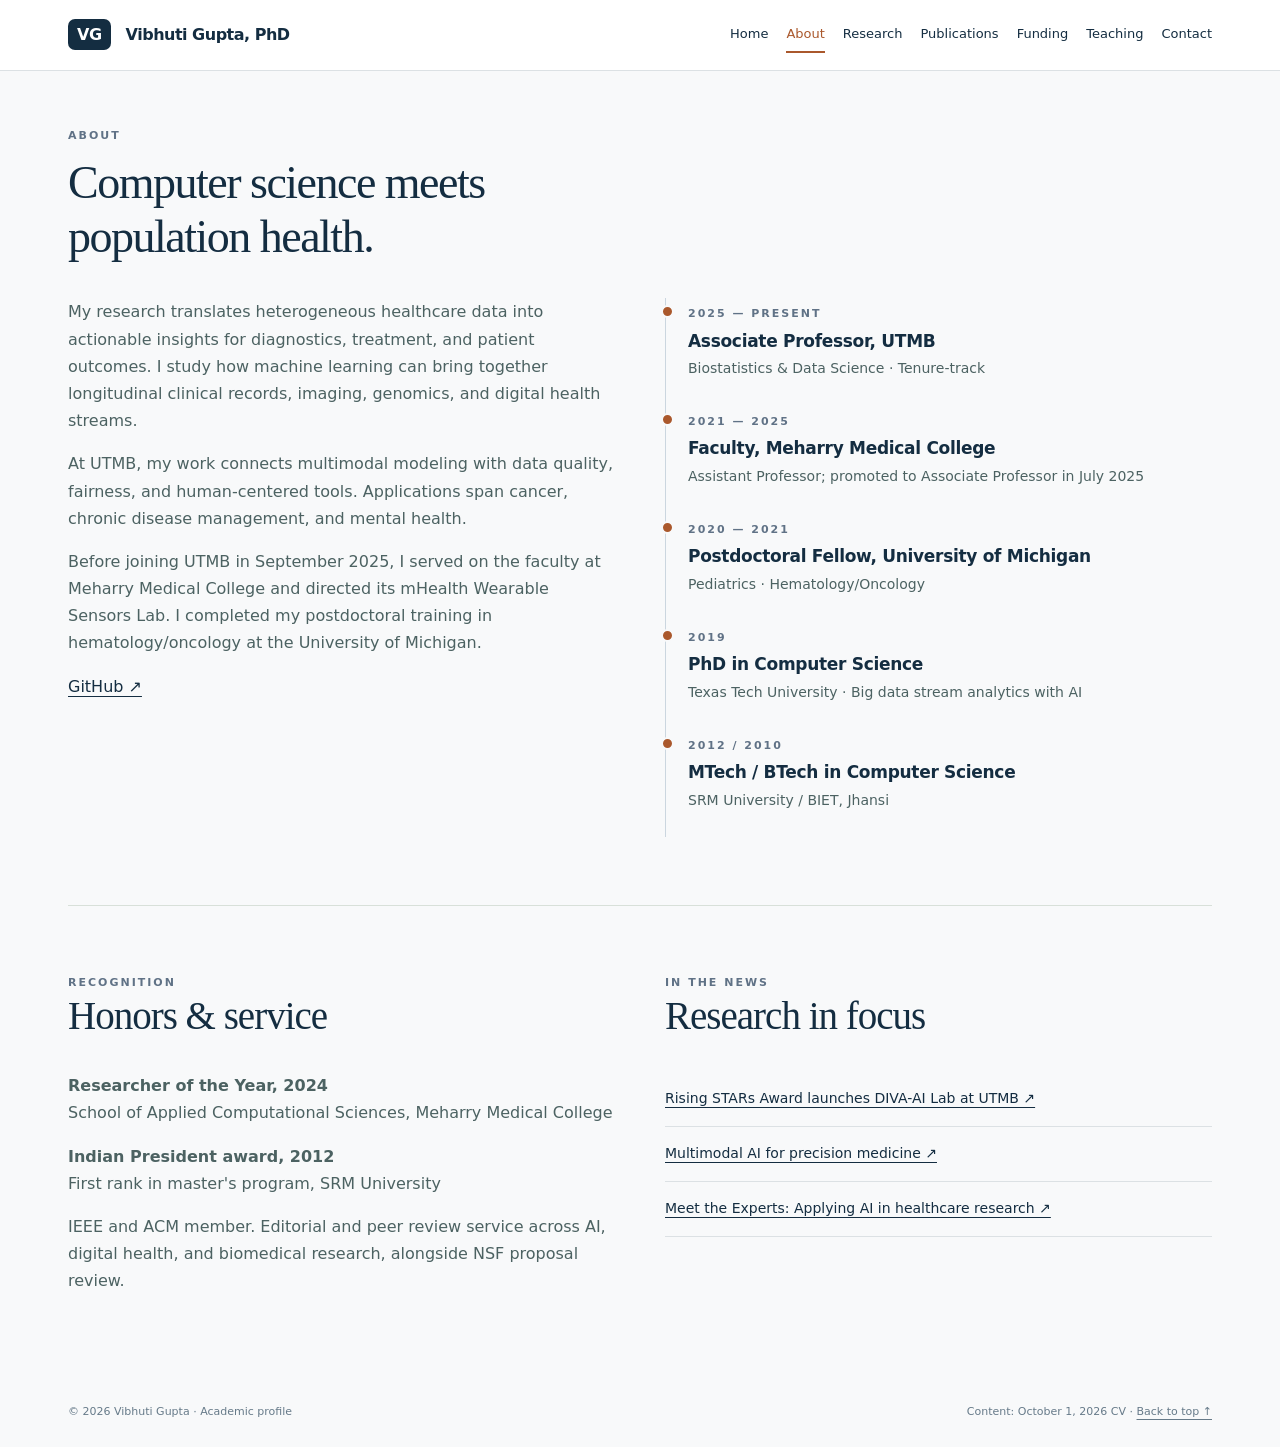
==== about.html @ f67bf547 "Create dedicated pages for each faculty profile navigation tab" ====
<!doctype html><html lang="en"><head><meta charset="utf-8"/><meta content="width=device-width,initial-scale=1" name="viewport"/><meta content="Biography, education, and academic appointments." name="description"/><title>About | Vibhuti Gupta, PhD</title><meta content="#142d41" name="theme-color"/><meta content="About | Vibhuti Gupta, PhD" property="og:title"/><meta content="Multimodal AI, digital health, and trustworthy machine learning at UTMB." property="og:description"/><link href="favicon.svg" rel="icon" type="image/svg+xml"/><link href="style.css?v=3" rel="stylesheet"/></head><body><a class="skip" href="#content">Skip to content</a><header><div class="nav"><a class="brand" href="index.html"><span>VG</span> Vibhuti Gupta, PhD</a><button aria-controls="main-nav" aria-expanded="false" class="menu-toggle">Menu <span>☰</span></button><nav aria-label="Main navigation" id="main-nav"><a href="index.html">Home</a><a aria-current="page" class="active" href="about.html">About</a><a href="research.html">Research</a><a href="publications.html">Publications</a><a href="funding.html">Funding</a><a href="teaching.html">Teaching</a><a href="contact.html">Contact</a></nav></div></header><main id="content" class="interior-page"><section id="about"><div class="section-head"><div><div class="eyebrow">About</div><h1 class="page-title">Computer science meets<br/>population health.</h1></div></div><div class="two"><div><p>My research translates heterogeneous healthcare data into actionable insights for diagnostics, treatment, and patient outcomes. I study how machine learning can bring together longitudinal clinical records, imaging, genomics, and digital health streams.</p><p>At UTMB, my work connects multimodal modeling with data quality, fairness, and human-centered tools. Applications span cancer, chronic disease management, and mental health.</p><p>Before joining UTMB in September 2025, I served on the faculty at Meharry Medical College and directed its mHealth Wearable Sensors Lab. I completed my postdoctoral training in hematology/oncology at the University of Michigan.</p><a href="https://github.com/vibgupta123" rel="noopener" target="_blank">GitHub ↗</a></div><div class="timeline"><div><span class="eyebrow">2025 — Present</span><h3>Associate Professor, UTMB</h3><p>Biostatistics &amp; Data Science · Tenure-track</p></div><div><span class="eyebrow">2021 — 2025</span><h3>Faculty, Meharry Medical College</h3><p>Assistant Professor; promoted to Associate Professor in July 2025</p></div><div><span class="eyebrow">2020 — 2021</span><h3>Postdoctoral Fellow, University of Michigan</h3><p>Pediatrics · Hematology/Oncology</p></div><div><span class="eyebrow">2019</span><h3>PhD in Computer Science</h3><p>Texas Tech University · Big data stream analytics with AI</p></div><div><span class="eyebrow">2012 / 2010</span><h3>MTech / BTech in Computer Science</h3><p>SRM University / BIET, Jhansi</p></div></div></div></section><section><div class="two"><div><div class="eyebrow">Recognition</div><h2>Honors &amp; service</h2><p><strong>Researcher of the Year, 2024</strong><br/>School of Applied Computational Sciences, Meharry Medical College</p><p><strong>Indian President award, 2012</strong><br/>First rank in master's program, SRM University</p><p>IEEE and ACM member. Editorial and peer review service across AI, digital health, and biomedical research, alongside NSF proposal review.</p></div><div><div class="eyebrow">In the news</div><h2>Research in focus</h2><a class="resource" href="https://www.utmb.edu/spph/about-us/home/news/2026/06/10/rising-stars-award-launches-diva-ai-lab" rel="noopener" target="_blank">Rising STARs Award launches DIVA-AI Lab at UTMB ↗</a><a class="resource" href="https://www.utmb.edu/spph/about-us/news/article/news/2026/03/05/multimodal-ai-precision-medicine-hcor-works-in-progress" rel="noopener" target="_blank">Multimodal AI for precision medicine ↗</a><a class="resource" href="https://www.utmb.edu/spph/about-us/news/article/news/2026/02/20/meet-the-experts-dr-vibhuti-gupta-on-ai-in-healthcare" rel="noopener" target="_blank">Meet the Experts: Applying AI in healthcare research ↗</a></div></div></section></main><footer><span>© 2026 Vibhuti Gupta · Academic profile</span><span>Content: October 1, 2026 CV · <a href="#content">Back to top ↑</a></span></footer><script src="app.js?v=3"></script></body></html>
---- style.css ----
*{box-sizing:border-box}html{scroll-behavior:smooth;scroll-padding-top:90px}body{margin:0;background:#f7f8f5;color:#172e31;font:16px/1.7 Arial,sans-serif}a{color:inherit;text-underline-offset:4px}button,input,select{font:inherit}header{position:sticky;top:0;z-index:5;background:#f7f8f5f5;border-bottom:1px solid #d9e1dc}.nav{max-width:1200px;margin:auto;padding:19px 28px;display:flex;align-items:center;justify-content:space-between;gap:24px}.brand{font-weight:700;text-decoration:none;letter-spacing:-.6px}.brand span{background:#195b52;color:white;padding:6px 9px;margin-right:10px}nav{display:flex;gap:23px;font-size:13px}nav a{text-decoration:none}nav a:hover{color:#a25828}main{max-width:1200px;margin:auto;padding:0 28px}.hero{padding:80px 0 65px;display:grid;grid-template-columns:1.45fr 1fr;gap:64px;align-items:center}.eyebrow{font-size:11px;letter-spacing:2px;text-transform:uppercase;color:#55756a;font-weight:700}h1,h2,h3,p{margin-top:0}h1{font-family:Georgia,serif;font-size:76px;line-height:1.05;letter-spacing:-3px;margin:19px 0 24px}h1 em{color:#247063;font-weight:400}h2{font:42px/1.2 Georgia,serif;letter-spacing:-1px}h3{font-size:20px;line-height:1.4}p{color:#4c6262}.lead{font-size:20px;max-width:660px}.btn{display:inline-block;background:#195b52;color:white;text-decoration:none;padding:11px 20px;font-size:13px;border:1px solid #195b52;margin:8px 8px 0 0}.btn.secondary{background:transparent;color:#195b52}.visual{background:#e4ece5;position:relative;padding:30px;min-height:390px;display:flex;flex-direction:column;justify-content:space-between;overflow:hidden}.visual svg{width:100%;height:235px}.visual strong{font:27px Georgia,serif}.visual small{color:#517266}.affiliation{border-top:1px solid #cedbd2;padding-top:18px;font-size:13px}.strip{display:grid;grid-template-columns:repeat(4,1fr);border-top:1px solid #cdd8d1;border-bottom:1px solid #cdd8d1;margin-bottom:20px}.strip div{padding:24px 20px;border-right:1px solid #cdd8d1}.strip div:last-child{border:0}.strip strong{display:block;font:32px Georgia,serif}.strip span{font-size:12px;color:#617574}section{padding:68px 0;border-bottom:1px solid #d8e0d9}.section-head{display:flex;align-items:flex-end;justify-content:space-between;gap:25px;margin-bottom:30px}.section-head h2{margin:8px 0 0}.section-head p{max-width:420px;font-size:14px;margin:0}.two{display:grid;grid-template-columns:1fr 1fr;gap:50px}.research{display:grid;grid-template-columns:1fr 1fr;gap:0 45px}.theme{border-top:1px solid #bbcfc3;padding:26px 0}.number{color:#8a5837;font-size:12px;letter-spacing:2px}.theme p{font-size:15px}.tags{font-size:11px;letter-spacing:.6px;color:#286754}.lab{background:#193f39;color:white;padding:35px;margin-top:25px;display:flex;justify-content:space-between;gap:35px}.lab p{color:#c5d9ce;max-width:700px;margin:0}.lab h3{font:30px Georgia,serif;min-width:170px}.filters{display:flex;gap:12px;margin-bottom:25px;flex-wrap:wrap}input,select{background:white;border:1px solid #b9c9bf;padding:12px;color:#193f39}input{flex:1;min-width:180px}.pub{display:grid;grid-template-columns:65px 1fr 32px;gap:20px;padding:24px 0;border-top:1px solid #d8e0d9}.pub p{margin:7px 0;font-size:14px}.pub .year{font-size:12px;color:#6c8179}.pub a{font-size:23px;text-decoration:none}.badge{font-size:10px;letter-spacing:1px;text-transform:uppercase;color:#216e5c}.grant{padding:23px 0;border-top:1px solid #ccd8d0}.grant h3{font-size:17px;margin:6px 0}.grant p{font-size:13px;margin:5px 0}.timeline{padding-left:22px;border-left:1px solid #b9ccc1}.timeline div{padding-bottom:25px}.timeline h3{font-size:17px;margin:4px 0}.timeline p{font-size:14px;margin:0}.course{padding:18px 0;border-top:1px solid #cad8ce}.course strong{display:block}.course span{font-size:13px;color:#6a7d76}.resource{display:block;padding:15px 0;border-bottom:1px solid #cdd8d0;font-size:14px}.contact{background:#e8eee6;padding:40px;display:grid;grid-template-columns:1fr 1fr;gap:30px}.contact h2{font-size:38px}.contact p{font-size:14px}footer{max-width:1200px;margin:auto;padding:25px 28px;font-size:11px;color:#6a7d76;display:flex;justify-content:space-between}.empty{padding:25px}#count{font-size:12px;color:#61796d}a:focus-visible,button:focus-visible,input:focus-visible,select:focus-visible{outline:3px solid #bd8546;outline-offset:4px}@media(max-width:850px){.hero{grid-template-columns:1fr;gap:30px;padding:45px 0}.visual{min-height:260px}.visual svg{height:180px}h1{font-size:59px}.two,.research,.contact{grid-template-columns:1fr;gap:25px}.nav{align-items:flex-start;flex-direction:column;gap:14px}nav{width:100%;overflow:auto;gap:19px;white-space:nowrap}.strip{grid-template-columns:1fr 1fr}.strip div{padding:18px}.section-head{align-items:flex-start;flex-direction:column}.lab{flex-direction:column;gap:10px}section{padding:45px 0}.pub{grid-template-columns:45px 1fr 24px;gap:10px}h2{font-size:35px}}@media(prefers-reduced-motion:reduce){html{scroll-behavior:auto}}
/* Academic editorial refresh */
:root{--ink:#142d41;--accent:#aa582c;--line:#dce1e4;--paper:#f8f9fa}body{background:var(--paper);color:var(--ink);font-family:system-ui,-apple-system,BlinkMacSystemFont,"Segoe UI",sans-serif}header{background:#ffffffed;border-color:var(--line);backdrop-filter:blur(16px)}.nav{padding-top:17px;padding-bottom:17px}.brand span{background:var(--ink);border-radius:7px}.brand{letter-spacing:-.5px}nav a{padding:6px 0;border-bottom:2px solid transparent}nav a.active{border-color:var(--accent);color:var(--accent)}.hero{padding-top:70px;padding-bottom:65px;gap:44px}.profile-name{font-size:25px;font-weight:600;letter-spacing:-.8px;margin:17px 0 20px;color:var(--ink)}h1{font-size:clamp(45px,5.7vw,73px);letter-spacing:-2.8px;line-height:1.08;margin-top:0}h1 em{color:var(--accent)}.lead{font-size:18px;line-height:1.8;color:#465b6c;max-width:590px}.eyebrow{color:#607286;letter-spacing:2px}.btn{border-color:var(--ink);background:var(--ink);border-radius:5px;padding:12px 20px;transition:transform .2s,background .2s}.btn:hover{background:#244b66;transform:translateY(-2px)}.btn.secondary{color:var(--ink);border-color:#c6d0d7;background:white}.btn.secondary:hover{background:#e9eef2}.visual{background:var(--ink);color:white;border-radius:16px;min-height:420px;padding:30px;box-shadow:0 20px 45px #142d4115}.visual .eyebrow{color:#a9c4d4}.visual small{color:#b8cbd5;line-height:1.6;display:block;margin-top:10px}.visual svg{filter:brightness(1.9) saturate(.6)}.visual strong{font-size:30px}.strip{background:white;border:1px solid var(--line);border-radius:10px;overflow:hidden}.strip div{padding:25px}.strip strong{color:var(--ink);font-size:36px}.strip span{color:#647181;font-size:11px}.strip div{border-color:var(--line)}h2{font-size:39px;color:var(--ink)}h3{letter-spacing:-.3px}.section-head{margin-bottom:35px}.research{gap:20px}.theme{background:white;border:1px solid var(--line);border-radius:10px;padding:27px;transition:box-shadow .2s,transform .2s}.theme:hover{box-shadow:0 12px 26px #142d410d;transform:translateY(-3px)}.theme h3{margin:14px 0 12px}.number{color:var(--accent);font-weight:650;font-size:10px}.tags{color:#5b7183;font-size:10px;line-height:1.9}.lab{background:var(--ink);border-radius:10px;padding:32px}.lab h3{color:#fff}.lab p{color:#c7d6df}.timeline{border-color:#cbd6df}.timeline div{position:relative}.timeline div:before{content:"";position:absolute;left:-27px;top:7px;width:9px;height:9px;border-radius:50%;background:var(--accent);border:2px solid var(--paper)}.filters input,.filters select{border-radius:6px;border-color:#cbd4db;font-size:14px;padding:13px}.topic-filters{display:flex;gap:8px;flex-wrap:wrap}.topic-filters button{border:1px solid #d6dee4;border-radius:20px;background:white;color:#536a7b;padding:7px 14px;font-size:12px;cursor:pointer}.topic-filters button.active,.topic-filters button:hover{background:var(--ink);color:white;border-color:var(--ink)}.results-toolbar{display:flex;justify-content:space-between;align-items:center;margin:16px 0 5px}.results-toolbar p{margin:0}.text-button{border:0;background:none;color:#536a7b;cursor:pointer;font-size:12px}.pub{grid-template-columns:52px 1fr 36px;gap:18px;background:white;border:1px solid var(--line);padding:23px;margin-bottom:12px;border-radius:8px}.pub .year{font-weight:650;font-size:13px;color:var(--accent);padding-top:2px}.pub p{color:#536273;font-size:13px;line-height:1.7}.pub h3{font-size:17px;line-height:1.5;margin:8px 0;color:var(--ink)}.pub a{color:var(--ink)}.badge{color:#5d7586;font-size:10px}.pagination{text-align:center;margin-top:25px}.pagination button[hidden]{display:none}.grant{border-color:var(--line)}.grant .badge{color:var(--accent)}.contact{background:#eaf0f4;border-radius:12px;padding:40px}.resource{border-color:var(--line);transition:color .2s}.resource:hover{color:var(--accent)}.menu-toggle{display:none}.skip{position:fixed;left:20px;top:-60px;z-index:30;background:var(--ink);color:white;padding:10px 20px}.skip:focus{top:10px}button{cursor:pointer}footer{gap:18px;flex-wrap:wrap;color:#667a89}a:focus-visible,button:focus-visible,input:focus-visible,select:focus-visible{outline-color:var(--accent)}
@media(max-width:850px){.nav{display:flex;flex-direction:row;flex-wrap:wrap;align-items:center;gap:0}.menu-toggle{display:block;border:1px solid #ccd5dd;border-radius:5px;background:white;padding:7px 10px;font-size:12px;color:var(--ink)}.menu-toggle span{margin-left:8px}nav{display:none;flex-basis:100%;flex-wrap:wrap;padding-top:17px;gap:9px 23px;overflow:visible;white-space:normal}nav.open{display:flex}.hero{padding-top:40px}.visual{min-height:320px}.profile-name{font-size:23px}.research{grid-template-columns:1fr 1fr;gap:15px}h1{font-size:57px}.pub{padding:18px}.contact{padding:27px}.brand{font-size:14px}.brand span{margin-right:6px}.section-head h2{font-size:34px}}@media(max-width:560px){main{padding:0 20px}.nav{padding:15px 20px}.research{grid-template-columns:1fr}h1{font-size:45px;letter-spacing:-1.8px}.hero{gap:28px}.visual{min-height:300px}.strip div{padding:18px 15px}.strip strong{font-size:30px}.strip span{font-size:10px}.filters select{flex:1;min-width:0;font-size:12px}.filters input{flex-basis:100%}.pub{grid-template-columns:1fr 24px;gap:7px}.pub .year{grid-column:1/-1}.pub h3{font-size:16px}.two{gap:28px}.contact h2{font-size:31px}}@media(prefers-reduced-motion:reduce){*{transition:none!important}}
details summary{font-size:12px;color:#607286;cursor:pointer;margin-top:10px}details[open] summary{margin-bottom:8px}.pub details p{overflow-wrap:anywhere}
/* Dedicated content pages */
.interior-page{min-height:calc(100vh - 180px)}.interior-page>section:first-child{padding-top:56px}.page-title{font:46px/1.17 Georgia,serif;color:var(--ink);letter-spacing:-1.5px;margin:10px 0 0}.page-link{display:block;text-decoration:none}.page-link h2{font:25px/1.3 Georgia,serif;margin:14px 0}.page-link p{margin-bottom:0}nav{gap:18px}.home-page .explore{padding-top:50px}.interior-page>section:last-child{border-bottom:0}@media(max-width:560px){.page-title{font-size:36px}.interior-page>section:first-child{padding-top:36px}}
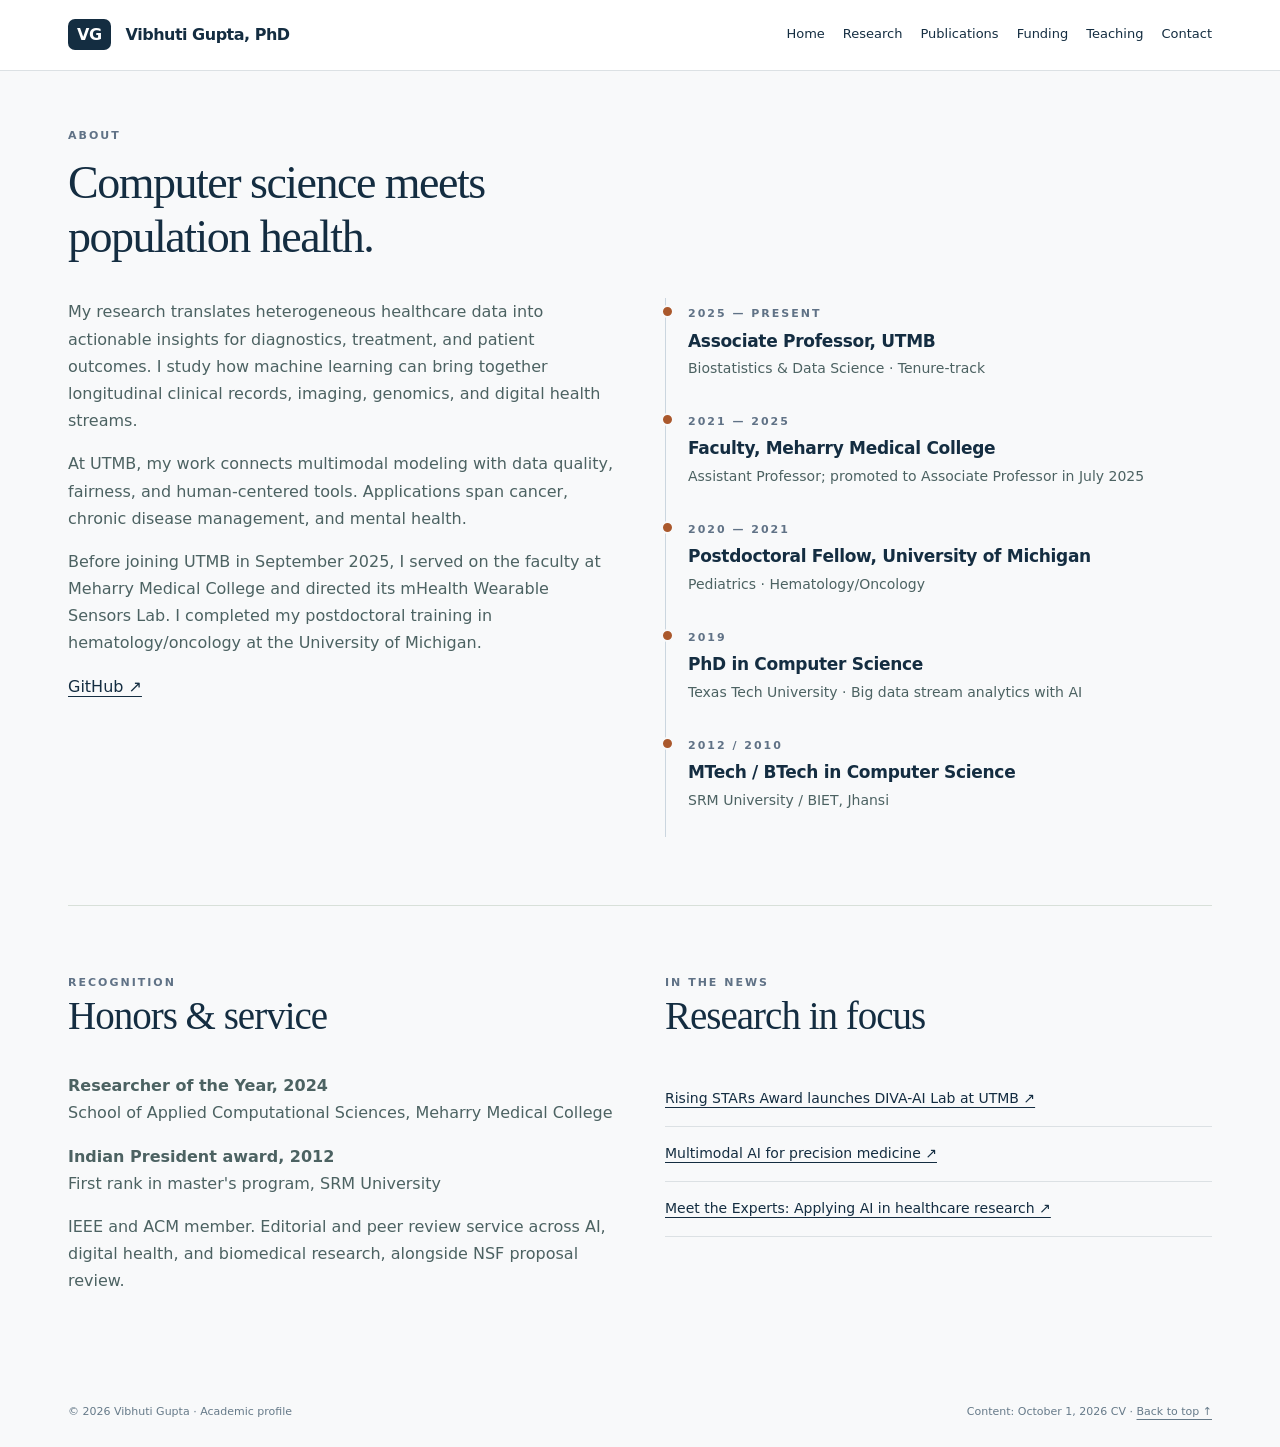
==== commit 32ac3191: "Remove About navigation tab while retaining biography on Home" ====
--- a/about.html
+++ b/about.html
@@ -1 +1 @@
-<!doctype html><html lang="en"><head><meta charset="utf-8"/><meta content="width=device-width,initial-scale=1" name="viewport"/><meta content="Biography, education, and academic appointments." name="description"/><title>About | Vibhuti Gupta, PhD</title><meta content="#142d41" name="theme-color"/><meta content="About | Vibhuti Gupta, PhD" property="og:title"/><meta content="Multimodal AI, digital health, and trustworthy machine learning at UTMB." property="og:description"/><link href="favicon.svg" rel="icon" type="image/svg+xml"/><link href="style.css?v=3" rel="stylesheet"/></head><body><a class="skip" href="#content">Skip to content</a><header><div class="nav"><a class="brand" href="index.html"><span>VG</span> Vibhuti Gupta, PhD</a><button aria-controls="main-nav" aria-expanded="false" class="menu-toggle">Menu <span>☰</span></button><nav aria-label="Main navigation" id="main-nav"><a href="index.html">Home</a><a aria-current="page" class="active" href="about.html">About</a><a href="research.html">Research</a><a href="publications.html">Publications</a><a href="funding.html">Funding</a><a href="teaching.html">Teaching</a><a href="contact.html">Contact</a></nav></div></header><main id="content" class="interior-page"><section id="about"><div class="section-head"><div><div class="eyebrow">About</div><h1 class="page-title">Computer science meets<br/>population health.</h1></div></div><div class="two"><div><p>My research translates heterogeneous healthcare data into actionable insights for diagnostics, treatment, and patient outcomes. I study how machine learning can bring together longitudinal clinical records, imaging, genomics, and digital health streams.</p><p>At UTMB, my work connects multimodal modeling with data quality, fairness, and human-centered tools. Applications span cancer, chronic disease management, and mental health.</p><p>Before joining UTMB in September 2025, I served on the faculty at Meharry Medical College and directed its mHealth Wearable Sensors Lab. I completed my postdoctoral training in hematology/oncology at the University of Michigan.</p><a href="https://github.com/vibgupta123" rel="noopener" target="_blank">GitHub ↗</a></div><div class="timeline"><div><span class="eyebrow">2025 — Present</span><h3>Associate Professor, UTMB</h3><p>Biostatistics &amp; Data Science · Tenure-track</p></div><div><span class="eyebrow">2021 — 2025</span><h3>Faculty, Meharry Medical College</h3><p>Assistant Professor; promoted to Associate Professor in July 2025</p></div><div><span class="eyebrow">2020 — 2021</span><h3>Postdoctoral Fellow, University of Michigan</h3><p>Pediatrics · Hematology/Oncology</p></div><div><span class="eyebrow">2019</span><h3>PhD in Computer Science</h3><p>Texas Tech University · Big data stream analytics with AI</p></div><div><span class="eyebrow">2012 / 2010</span><h3>MTech / BTech in Computer Science</h3><p>SRM University / BIET, Jhansi</p></div></div></div></section><section><div class="two"><div><div class="eyebrow">Recognition</div><h2>Honors &amp; service</h2><p><strong>Researcher of the Year, 2024</strong><br/>School of Applied Computational Sciences, Meharry Medical College</p><p><strong>Indian President award, 2012</strong><br/>First rank in master's program, SRM University</p><p>IEEE and ACM member. Editorial and peer review service across AI, digital health, and biomedical research, alongside NSF proposal review.</p></div><div><div class="eyebrow">In the news</div><h2>Research in focus</h2><a class="resource" href="https://www.utmb.edu/spph/about-us/home/news/2026/06/10/rising-stars-award-launches-diva-ai-lab" rel="noopener" target="_blank">Rising STARs Award launches DIVA-AI Lab at UTMB ↗</a><a class="resource" href="https://www.utmb.edu/spph/about-us/news/article/news/2026/03/05/multimodal-ai-precision-medicine-hcor-works-in-progress" rel="noopener" target="_blank">Multimodal AI for precision medicine ↗</a><a class="resource" href="https://www.utmb.edu/spph/about-us/news/article/news/2026/02/20/meet-the-experts-dr-vibhuti-gupta-on-ai-in-healthcare" rel="noopener" target="_blank">Meet the Experts: Applying AI in healthcare research ↗</a></div></div></section></main><footer><span>© 2026 Vibhuti Gupta · Academic profile</span><span>Content: October 1, 2026 CV · <a href="#content">Back to top ↑</a></span></footer><script src="app.js?v=3"></script></body></html>+<!doctype html><html lang="en"><head><meta charset="utf-8"/><meta content="width=device-width,initial-scale=1" name="viewport"/><meta content="Biography, education, and academic appointments." name="description"/><title>About | Vibhuti Gupta, PhD</title><meta content="#142d41" name="theme-color"/><meta content="About | Vibhuti Gupta, PhD" property="og:title"/><meta content="Multimodal AI, digital health, and trustworthy machine learning at UTMB." property="og:description"/><link href="favicon.svg" rel="icon" type="image/svg+xml"/><link href="style.css?v=3" rel="stylesheet"/></head><body><a class="skip" href="#content">Skip to content</a><header><div class="nav"><a class="brand" href="index.html"><span>VG</span> Vibhuti Gupta, PhD</a><button aria-controls="main-nav" aria-expanded="false" class="menu-toggle">Menu <span>☰</span></button><nav aria-label="Main navigation" id="main-nav"><a href="index.html">Home</a><a href="research.html">Research</a><a href="publications.html">Publications</a><a href="funding.html">Funding</a><a href="teaching.html">Teaching</a><a href="contact.html">Contact</a></nav></div></header><main id="content" class="interior-page"><section id="about"><div class="section-head"><div><div class="eyebrow">About</div><h1 class="page-title">Computer science meets<br/>population health.</h1></div></div><div class="two"><div><p>My research translates heterogeneous healthcare data into actionable insights for diagnostics, treatment, and patient outcomes. I study how machine learning can bring together longitudinal clinical records, imaging, genomics, and digital health streams.</p><p>At UTMB, my work connects multimodal modeling with data quality, fairness, and human-centered tools. Applications span cancer, chronic disease management, and mental health.</p><p>Before joining UTMB in September 2025, I served on the faculty at Meharry Medical College and directed its mHealth Wearable Sensors Lab. I completed my postdoctoral training in hematology/oncology at the University of Michigan.</p><a href="https://github.com/vibgupta123" rel="noopener" target="_blank">GitHub ↗</a></div><div class="timeline"><div><span class="eyebrow">2025 — Present</span><h3>Associate Professor, UTMB</h3><p>Biostatistics &amp; Data Science · Tenure-track</p></div><div><span class="eyebrow">2021 — 2025</span><h3>Faculty, Meharry Medical College</h3><p>Assistant Professor; promoted to Associate Professor in July 2025</p></div><div><span class="eyebrow">2020 — 2021</span><h3>Postdoctoral Fellow, University of Michigan</h3><p>Pediatrics · Hematology/Oncology</p></div><div><span class="eyebrow">2019</span><h3>PhD in Computer Science</h3><p>Texas Tech University · Big data stream analytics with AI</p></div><div><span class="eyebrow">2012 / 2010</span><h3>MTech / BTech in Computer Science</h3><p>SRM University / BIET, Jhansi</p></div></div></div></section><section><div class="two"><div><div class="eyebrow">Recognition</div><h2>Honors &amp; service</h2><p><strong>Researcher of the Year, 2024</strong><br/>School of Applied Computational Sciences, Meharry Medical College</p><p><strong>Indian President award, 2012</strong><br/>First rank in master's program, SRM University</p><p>IEEE and ACM member. Editorial and peer review service across AI, digital health, and biomedical research, alongside NSF proposal review.</p></div><div><div class="eyebrow">In the news</div><h2>Research in focus</h2><a class="resource" href="https://www.utmb.edu/spph/about-us/home/news/2026/06/10/rising-stars-award-launches-diva-ai-lab" rel="noopener" target="_blank">Rising STARs Award launches DIVA-AI Lab at UTMB ↗</a><a class="resource" href="https://www.utmb.edu/spph/about-us/news/article/news/2026/03/05/multimodal-ai-precision-medicine-hcor-works-in-progress" rel="noopener" target="_blank">Multimodal AI for precision medicine ↗</a><a class="resource" href="https://www.utmb.edu/spph/about-us/news/article/news/2026/02/20/meet-the-experts-dr-vibhuti-gupta-on-ai-in-healthcare" rel="noopener" target="_blank">Meet the Experts: Applying AI in healthcare research ↗</a></div></div></section></main><footer><span>© 2026 Vibhuti Gupta · Academic profile</span><span>Content: October 1, 2026 CV · <a href="#content">Back to top ↑</a></span></footer><script src="app.js?v=3"></script></body></html>
